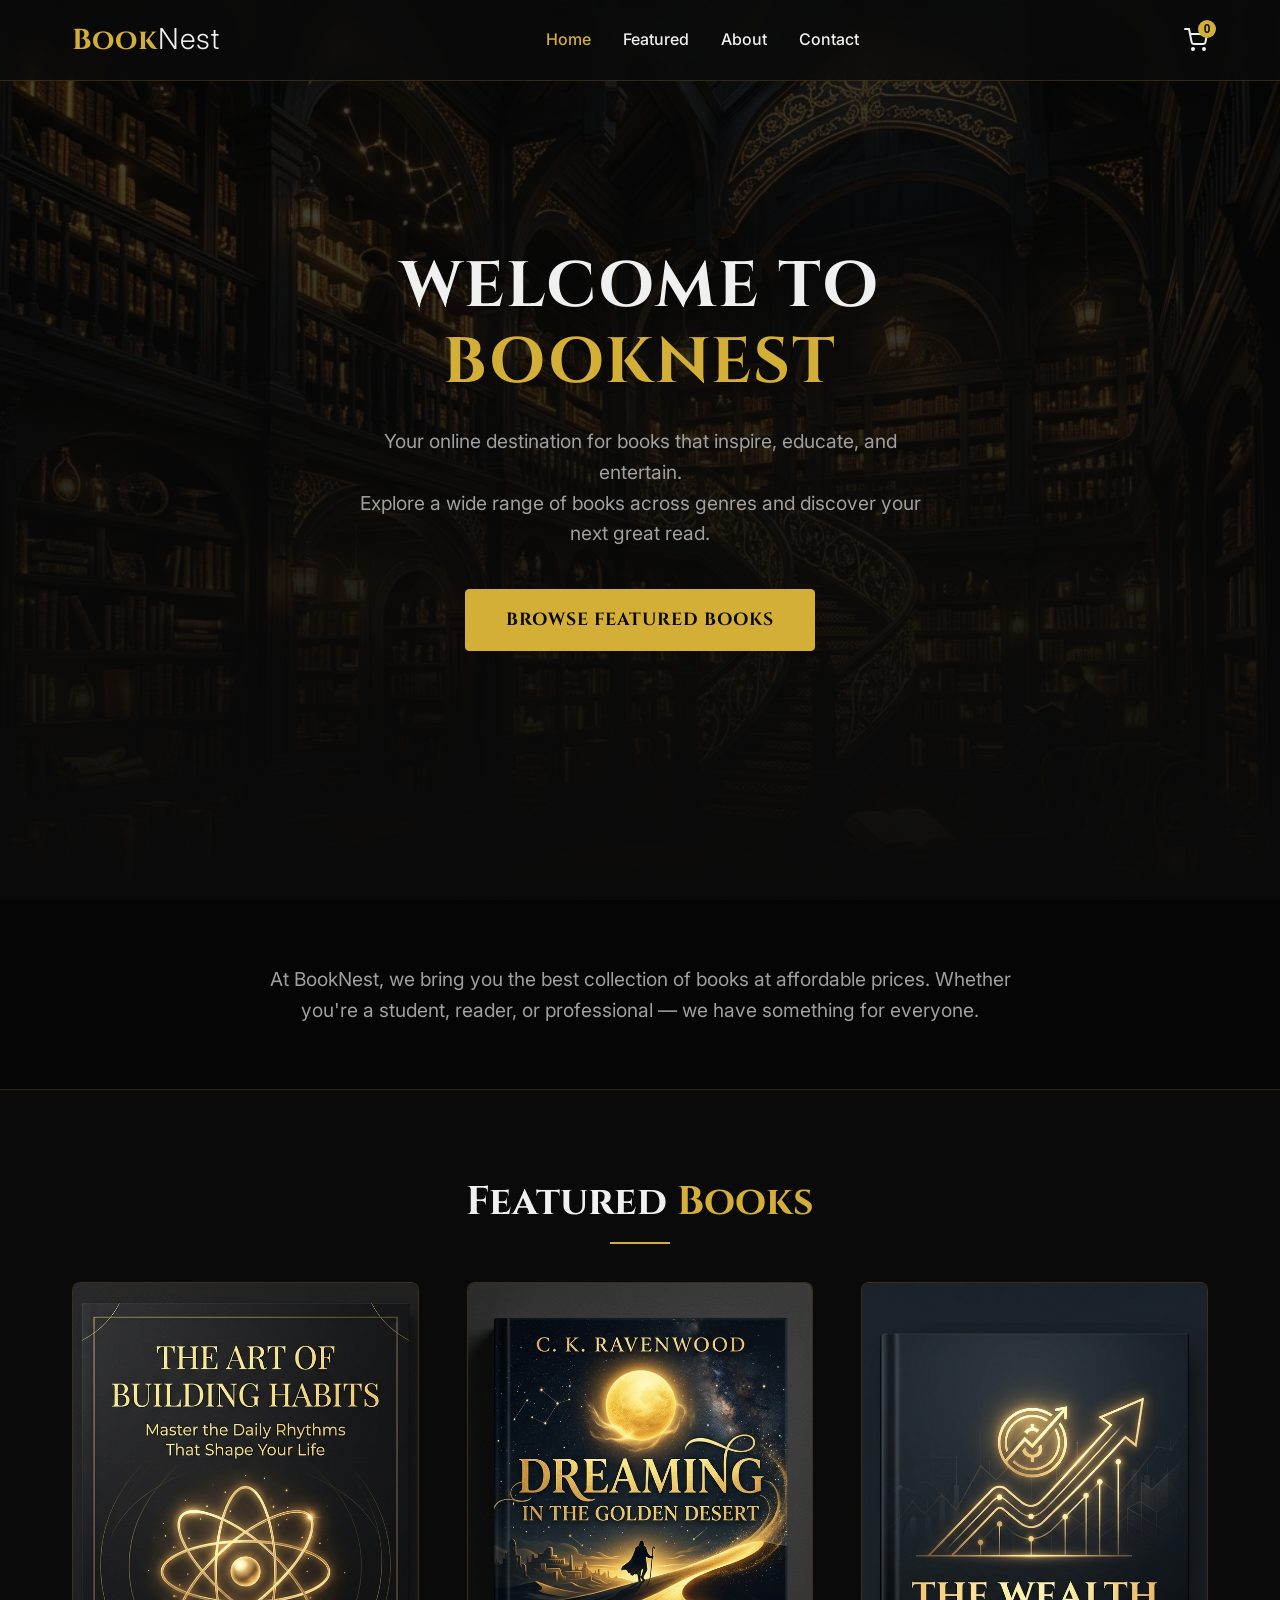
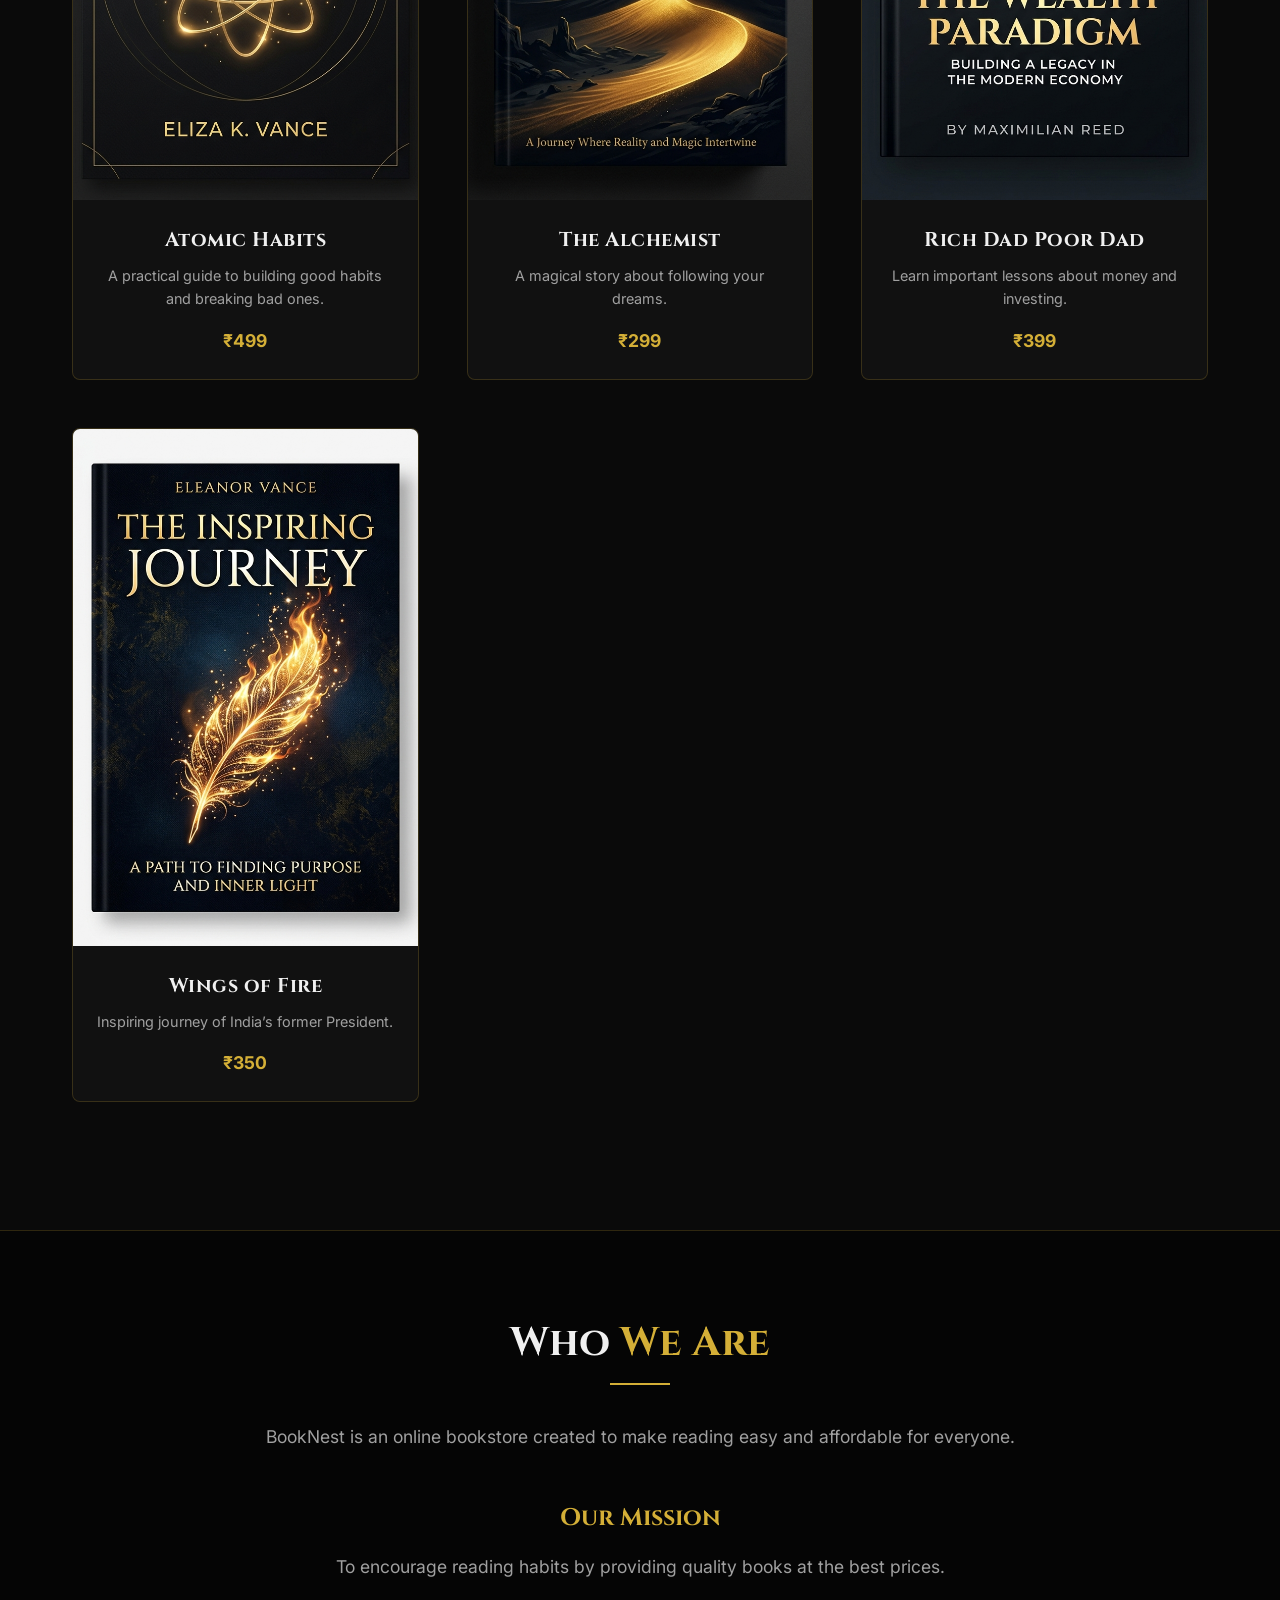
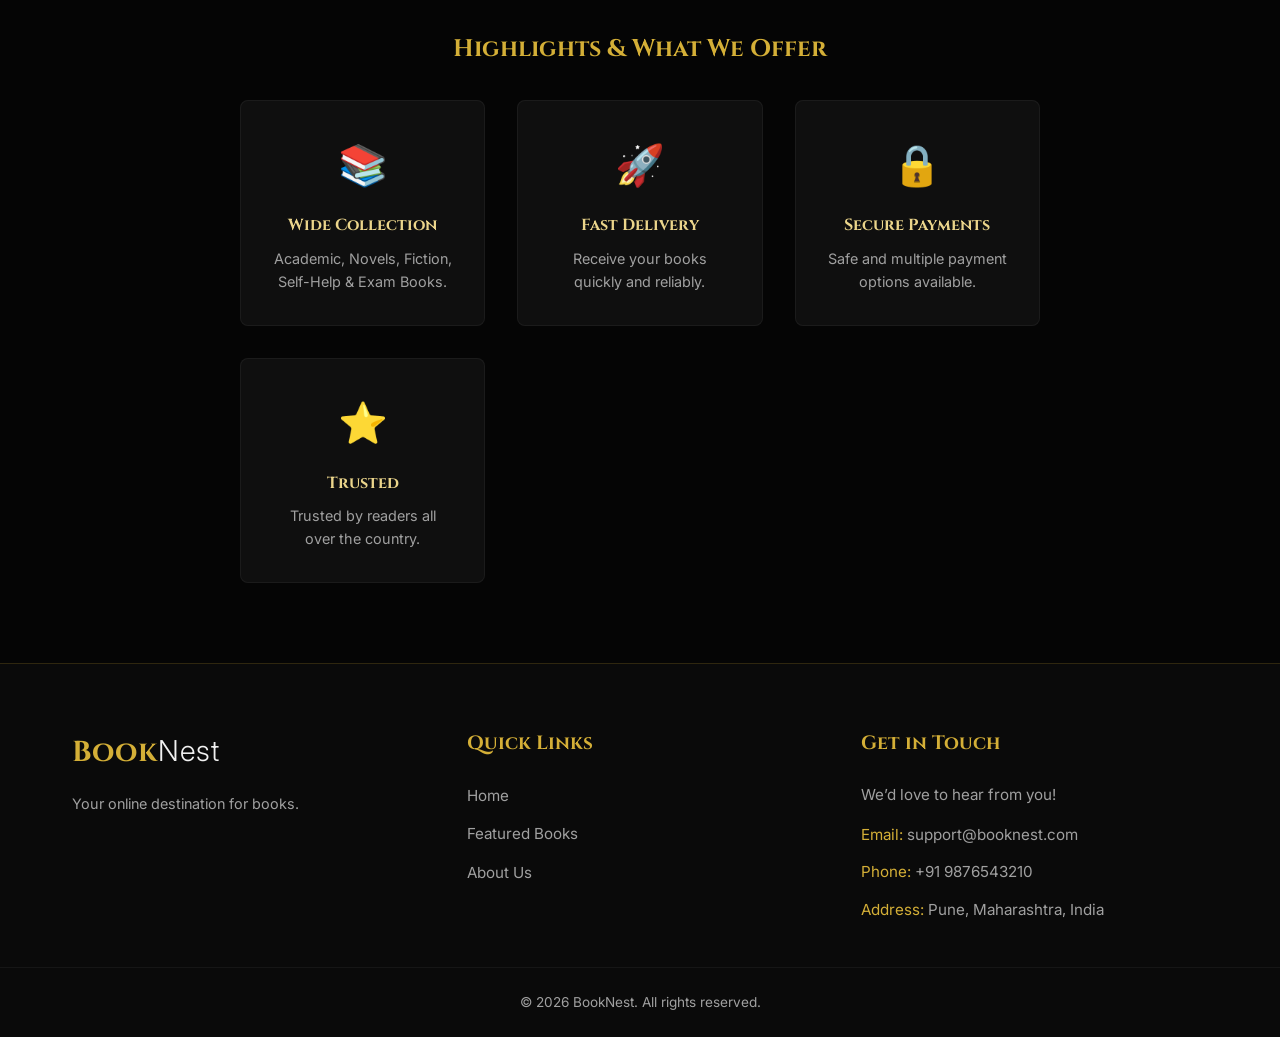
==== index.html @ 68460dbb "first commit" ====
<!DOCTYPE html>
<html lang="en">
<head>
    <meta charset="UTF-8">
    <meta name="viewport" content="width=device-width, initial-scale=1.0">
    <meta name="description" content="BookNest - Your online destination for books that inspire, educate, and entertain.">
    <title>BookNest | Online Bookstore</title>
    <!-- Google Fonts for premium typography -->
    <link rel="preconnect" href="https://fonts.googleapis.com">
    <link rel="preconnect" href="https://fonts.gstatic.com" crossorigin>
    <link href="https://fonts.googleapis.com/css2?family=Cinzel:wght@400;700&family=Inter:wght@300;400;600&display=swap" rel="stylesheet">
    <link rel="stylesheet" href="style.css">
</head>
<body>
    <!-- Navbar -->
    <nav class="navbar">
        <div class="nav-container">
            <a href="index.html" class="logo">Book<span>Nest</span></a>
            <ul class="nav-links">
                <li><a href="index.html" style="color: var(--gold-primary);">Home</a></li>
                <li><a href="featured.html">Featured</a></li>
                <li><a href="about.html">About</a></li>
                <li><a href="contact.html">Contact</a></li>
            </ul>
            <div class="hamburger">
                <span class="bar"></span>
                <span class="bar"></span>
                <span class="bar"></span>
            </div>
            <div class="nav-actions">
                <button class="cart-btn" aria-label="View Cart">
                    <svg xmlns="http://www.w3.org/2000/svg" width="24" height="24" viewBox="0 0 24 24" fill="none" stroke="currentColor" stroke-width="2" stroke-linecap="round" stroke-linejoin="round"><circle cx="9" cy="21" r="1"></circle><circle cx="20" cy="21" r="1"></circle><path d="M1 1h4l2.68 13.39a2 2 0 0 0 2 1.61h9.72a2 2 0 0 0 2-1.61L23 6H6"></path></svg>
                    <span class="cart-count">0</span>
                </button>
            </div>
        </div>
    </nav>

    <!-- Hero Section -->
    <header id="home" class="hero">
        <div class="hero-overlay"></div>
        <div class="hero-content">
            <h1 class="hero-title">Welcome to <span class="text-gold">BookNest</span></h1>
            <p class="hero-subtitle">Your online destination for books that inspire, educate, and entertain.<br>Explore a wide range of books across genres and discover your next great read.</p>
            <a href="#featured" class="cta-button">Browse Featured Books</a>
        </div>
    </header>

    <!-- Intro Section -->
    <section class="intro-section" style="background-color: var(--bg-darker); text-align: center; padding: 4rem 2rem; border-bottom: 1px solid var(--border-color);">
        <div class="section-container" style="padding: 0;">
            <p style="font-size: 1.2rem; color: var(--text-secondary); max-width: 800px; margin: 0 auto;">
                At BookNest, we bring you the best collection of books at affordable prices. 
                Whether you're a student, reader, or professional — we have something for everyone.
            </p>
        </div>
    </section>

    <!-- Featured Books Section -->
    <section id="featured" class="featured-section">
        <div class="section-container">
            <h2 class="section-title">Featured <span class="text-gold">Books</span></h2>
            <div class="book-grid">
                <!-- Book 1 -->
                <article class="book-card">
                    <div class="book-image-container">
                        <img src="images/book_atomic_habits.png" alt="Atomic Habits" class="book-image">
                        <div class="book-overlay">
                            <button class="add-to-cart-btn">Add to Cart</button>
                            <button class="view-details-btn">View Details</button>
                        </div>
                    </div>
                    <div class="book-info">
                        <h3 class="book-title">Atomic Habits</h3>
                        <p class="book-author">A practical guide to building good habits and breaking bad ones.</p>
                        <p class="book-price">₹499</p>
                    </div>
                </article>

                <!-- Book 2 -->
                <article class="book-card">
                    <div class="book-image-container">
                        <img src="images/book_alchemist.png" alt="The Alchemist" class="book-image">
                        <div class="book-overlay">
                            <button class="add-to-cart-btn">Add to Cart</button>
                            <button class="view-details-btn">View Details</button>
                        </div>
                    </div>
                    <div class="book-info">
                        <h3 class="book-title">The Alchemist</h3>
                        <p class="book-author">A magical story about following your dreams.</p>
                        <p class="book-price">₹299</p>
                    </div>
                </article>

                <!-- Book 3 -->
                <article class="book-card">
                    <div class="book-image-container">
                        <img src="images/book_rich_dad.png" alt="Rich Dad Poor Dad" class="book-image">
                        <div class="book-overlay">
                            <button class="add-to-cart-btn">Add to Cart</button>
                            <button class="view-details-btn">View Details</button>
                        </div>
                    </div>
                    <div class="book-info">
                        <h3 class="book-title">Rich Dad Poor Dad</h3>
                        <p class="book-author">Learn important lessons about money and investing.</p>
                        <p class="book-price">₹399</p>
                    </div>
                </article>

                <!-- Book 4 -->
                <article class="book-card">
                    <div class="book-image-container">
                        <img src="images/book_wings_of_fire.png" alt="Wings of Fire" class="book-image">
                        <div class="book-overlay">
                            <button class="add-to-cart-btn">Add to Cart</button>
                            <button class="view-details-btn">View Details</button>
                        </div>
                    </div>
                    <div class="book-info">
                        <h3 class="book-title">Wings of Fire</h3>
                        <p class="book-author">Inspiring journey of India’s former President.</p>
                        <p class="book-price">₹350</p>
                    </div>
                </article>
            </div>
        </div>
    </section>

    <!-- About Section -->
    <section id="about" class="about-section">
        <div class="section-container">
            <div class="about-content">
                <h2 class="section-title">Who <span class="text-gold">We Are</span></h2>
                <p>BookNest is an online bookstore created to make reading easy and affordable for everyone.</p>
                
                <h3 style="color: var(--gold-primary); font-family: 'Cinzel', serif; margin-top: 2rem; margin-bottom: 1rem; font-size: 1.5rem;">Our Mission</h3>
                <p>To encourage reading habits by providing quality books at the best prices.</p>

                <h3 style="color: var(--gold-primary); font-family: 'Cinzel', serif; margin-top: 2rem; margin-bottom: 2rem; font-size: 1.5rem;">Highlights & What We Offer</h3>
                <div class="features-grid">
                    <div class="feature-item">
                        <div class="feature-icon">📚</div>
                        <h4>Wide Collection</h4>
                        <p>Academic, Novels, Fiction, Self-Help & Exam Books.</p>
                    </div>
                    <div class="feature-item">
                        <div class="feature-icon">🚀</div>
                        <h4>Fast Delivery</h4>
                        <p>Receive your books quickly and reliably.</p>
                    </div>
                    <div class="feature-item">
                        <div class="feature-icon">🔒</div>
                        <h4>Secure Payments</h4>
                        <p>Safe and multiple payment options available.</p>
                    </div>
                    <div class="feature-item">
                        <div class="feature-icon">⭐</div>
                        <h4>Trusted</h4>
                        <p>Trusted by readers all over the country.</p>
                    </div>
                </div>
            </div>
        </div>
    </section>

    <!-- Footer / Contact Section -->
    <footer id="contact" class="footer">
        <div class="footer-container">
            <div class="footer-brand">
                <a href="index.html" class="logo">Book<span>Nest</span></a>
                <p>Your online destination for books.</p>
            </div>
            <div class="footer-links">
                <h4>Quick Links</h4>
                <ul>
                    <li><a href="index.html">Home</a></li>
                    <li><a href="featured.html">Featured Books</a></li>
                    <li><a href="about.html">About Us</a></li>
                </ul>
            </div>
            <div class="footer-contact">
                <h4>Get in Touch</h4>
                <p>We’d love to hear from you!</p>
                <p style="margin-top: 1rem; color: var(--gold-primary);">Email: <span style="color: var(--text-secondary);">support@booknest.com</span></p>
                <p style="color: var(--gold-primary);">Phone: <span style="color: var(--text-secondary);">+91 9876543210</span></p>
                <p style="color: var(--gold-primary);">Address: <span style="color: var(--text-secondary);">Pune, Maharashtra, India</span></p>
            </div>
        </div>
        <div class="footer-bottom">
            <p>&copy; 2026 BookNest. All rights reserved.</p>
        </div>
    </footer>

    <script src="script.js"></script>
</body>
</html>
---- style.css ----
/* CSS Variables for Theme */
:root {
    --bg-dark: #0a0a0a;
    --bg-darker: #050505;
    --bg-card: rgba(20, 20, 20, 0.7);
    --gold-primary: #D4AF37;
    --gold-secondary: #ebd58b;
    --text-primary: #f0f0f0;
    --text-secondary: #a0a0a0;
    --border-color: rgba(212, 175, 55, 0.2);
    --glass-bg: rgba(10, 10, 10, 0.8);
}

/* Base Styles */
* {
    margin: 0;
    padding: 0;
    box-sizing: border-box;
    scroll-behavior: smooth;
}

body {
    font-family: 'Inter', sans-serif;
    background-color: var(--bg-dark);
    color: var(--text-primary);
    line-height: 1.6;
    overflow-x: hidden;
}

h1, h2, h3, h4, .logo, .hero-title, .section-title {
    font-family: 'Cinzel', serif;
}

a {
    text-decoration: none;
    color: var(--text-primary);
    transition: color 0.3s ease;
}

.text-gold {
    color: var(--gold-primary);
}

.section-container {
    max-width: 1200px;
    margin: 0 auto;
    padding: 5rem 2rem;
}

.section-title {
    font-size: 2.5rem;
    text-align: center;
    margin-bottom: 3rem;
    color: var(--text-primary);
    position: relative;
}

.section-title::after {
    content: '';
    position: absolute;
    bottom: -10px;
    left: 50%;
    transform: translateX(-50%);
    width: 60px;
    height: 2px;
    background-color: var(--gold-primary);
}

/* Navbar */
.navbar {
    position: fixed;
    top: 0;
    width: 100%;
    background-color: var(--glass-bg);
    backdrop-filter: blur(10px);
    -webkit-backdrop-filter: blur(10px);
    border-bottom: 1px solid var(--border-color);
    z-index: 1000;
    transition: all 0.3s ease;
}

.nav-container {
    max-width: 1200px;
    margin: 0 auto;
    padding: 1rem 2rem;
    display: flex;
    justify-content: space-between;
    align-items: center;
}

.logo {
    font-size: 1.8rem;
    font-weight: 700;
    color: var(--gold-primary);
    letter-spacing: 1px;
}

.logo span {
    color: var(--text-primary);
    font-family: 'Inter', sans-serif;
    font-weight: 300;
}

.nav-links {
    display: flex;
    list-style: none;
    gap: 2rem;
}

.nav-links a {
    font-size: 1rem;
    font-weight: 500;
    position: relative;
}

.nav-links a:hover {
    color: var(--gold-primary);
}

.nav-links a::after {
    content: '';
    position: absolute;
    width: 0;
    height: 2px;
    bottom: -4px;
    left: 0;
    background-color: var(--gold-primary);
    transition: width 0.3s ease;
}

.nav-links a:hover::after {
    width: 100%;
}

.cart-btn {
    background: none;
    border: none;
    color: var(--text-primary);
    cursor: pointer;
    position: relative;
    display: flex;
    align-items: center;
    transition: color 0.3s ease;
}

.cart-btn:hover {
    color: var(--gold-primary);
}

.cart-count {
    position: absolute;
    top: -8px;
    right: -8px;
    background-color: var(--gold-primary);
    color: var(--bg-dark);
    font-size: 0.75rem;
    font-weight: bold;
    width: 18px;
    height: 18px;
    border-radius: 50%;
    display: flex;
    justify-content: center;
    align-items: center;
}

/* Hero Section */
.hero {
    height: 100vh;
    background-image: url('images/hero_bg.png');
    background-size: cover;
    background-position: center;
    background-attachment: fixed;
    position: relative;
    display: flex;
    align-items: center;
    text-align: center;
}

.hero-overlay {
    position: absolute;
    top: 0;
    left: 0;
    width: 100%;
    height: 100%;
    background: linear-gradient(to bottom, rgba(5,5,5,0.7), var(--bg-dark));
}

.hero-content {
    position: relative;
    z-index: 10;
    max-width: 800px;
    margin: 0 auto;
    padding: 0 2rem;
}

.hero-title {
    font-size: 4rem;
    line-height: 1.2;
    margin-bottom: 1.5rem;
    text-transform: uppercase;
    letter-spacing: 2px;
}

.hero-subtitle {
    font-size: 1.2rem;
    color: var(--text-secondary);
    margin-bottom: 2.5rem;
    max-width: 600px;
    margin-left: auto;
    margin-right: auto;
}

.cta-button {
    display: inline-block;
    padding: 1rem 2.5rem;
    background-color: var(--gold-primary);
    color: var(--bg-dark);
    font-family: 'Cinzel', serif;
    font-weight: bold;
    font-size: 1.1rem;
    border-radius: 4px;
    text-transform: uppercase;
    letter-spacing: 1px;
    transition: all 0.3s ease;
    border: 1px solid var(--gold-primary);
}

.cta-button:hover {
    background-color: transparent;
    color: var(--gold-primary);
    box-shadow: 0 0 20px rgba(212, 175, 55, 0.4);
}

/* Featured Books */
.featured-section {
    background-color: var(--bg-dark);
}

.book-grid {
    display: grid;
    grid-template-columns: repeat(auto-fit, minmax(300px, 1fr));
    gap: 3rem;
    margin-bottom: 3rem;
}

.book-card {
    background: var(--bg-card);
    border: 1px solid var(--border-color);
    border-radius: 8px;
    overflow: hidden;
    transition: transform 0.4s ease, box-shadow 0.4s ease;
    display: flex;
    flex-direction: column;
}

.book-card:hover {
    transform: translateY(-10px);
    box-shadow: 0 10px 30px rgba(212, 175, 55, 0.15);
    border-color: var(--gold-primary);
}

.book-image-container {
    position: relative;
    width: 100%;
    aspect-ratio: 2 / 3;
    overflow: hidden;
}

.book-image {
    width: 100%;
    height: 100%;
    object-fit: cover;
    transition: transform 0.5s ease;
}

.book-card:hover .book-image {
    transform: scale(1.05);
}

.book-overlay {
    position: absolute;
    top: 0;
    left: 0;
    width: 100%;
    height: 100%;
    background: rgba(5, 5, 5, 0.5);
    display: flex;
    flex-direction: column;
    gap: 10px;
    justify-content: center;
    align-items: center;
    opacity: 0;
    transition: opacity 0.3s ease;
}

.book-card:hover .book-overlay {
    opacity: 1;
}

.add-to-cart-btn, .view-details-btn {
    padding: 0.8rem 1.5rem;
    border-radius: 4px;
    font-weight: bold;
    cursor: pointer;
    transform: translateY(20px);
    transition: all 0.3s ease;
    width: 80%;
}

.add-to-cart-btn {
    background-color: var(--gold-primary);
    color: var(--bg-dark);
    border: none;
}

.view-details-btn {
    background-color: transparent;
    color: var(--gold-primary);
    border: 1px solid var(--gold-primary);
}

.book-card:hover .add-to-cart-btn, 
.book-card:hover .view-details-btn {
    transform: translateY(0);
}

.add-to-cart-btn:hover {
    background-color: var(--gold-secondary);
}

.view-details-btn:hover {
    background-color: var(--gold-primary);
    color: var(--bg-dark);
}

.book-info {
    padding: 1.5rem;
    text-align: center;
    flex-grow: 1;
    display: flex;
    flex-direction: column;
    justify-content: space-between;
}

.book-title {
    font-size: 1.25rem;
    margin-bottom: 0.5rem;
    letter-spacing: 0.5px;
}

.book-author {
    color: var(--text-secondary);
    font-size: 0.9rem;
    margin-bottom: 1rem;
}

.book-price {
    color: var(--gold-primary);
    font-weight: bold;
    font-size: 1.1rem;
}

.view-all-container {
    text-align: center;
}

.outline-button {
    display: inline-block;
    padding: 0.8rem 2rem;
    background: transparent;
    color: var(--gold-primary);
    border: 1px solid var(--gold-primary);
    border-radius: 4px;
    font-family: 'Cinzel', serif;
    transition: all 0.3s ease;
}

.outline-button:hover {
    background: var(--gold-primary);
    color: var(--bg-dark);
}

/* About Section */
.about-section {
    background-color: var(--bg-darker);
    position: relative;
    border-top: 1px solid var(--border-color);
    border-bottom: 1px solid var(--border-color);
}

.about-content {
    max-width: 800px;
    margin: 0 auto;
    text-align: center;
}

.about-content p {
    color: var(--text-secondary);
    font-size: 1.1rem;
    margin-bottom: 3rem;
}

.features-grid {
    display: grid;
    grid-template-columns: repeat(auto-fit, minmax(200px, 1fr));
    gap: 2rem;
}

.feature-item {
    padding: 2rem;
    background: var(--bg-card);
    border-radius: 8px;
    border: 1px solid rgba(255,255,255,0.05);
    transition: border-color 0.3s ease;
}

.feature-item:hover {
    border-color: var(--border-color);
}

.feature-icon {
    font-size: 2.5rem;
    margin-bottom: 1rem;
}

.feature-item h4 {
    margin-bottom: 0.5rem;
    color: var(--gold-secondary);
}

.feature-item p {
    font-size: 0.9rem;
    margin-bottom: 0;
}

/* Footer */
.footer {
    background-color: var(--bg-dark);
    padding-top: 4rem;
}

.footer-container {
    max-width: 1200px;
    margin: 0 auto;
    padding: 0 2rem 2rem;
    display: grid;
    grid-template-columns: repeat(auto-fit, minmax(250px, 1fr));
    gap: 3rem;
}

.footer-brand .logo {
    display: block;
    margin-bottom: 1rem;
}

.footer-brand p {
    color: var(--text-secondary);
    font-size: 0.9rem;
}

.footer h4 {
    color: var(--gold-primary);
    font-family: 'Cinzel', serif;
    margin-bottom: 1.5rem;
    font-size: 1.2rem;
}

.footer-links ul {
    list-style: none;
}

.footer-links li {
    margin-bottom: 0.8rem;
}

.footer-links a {
    color: var(--text-secondary);
    font-size: 0.95rem;
}

.footer-links a:hover {
    color: var(--gold-primary);
}

.footer-contact p {
    color: var(--text-secondary);
    font-size: 0.95rem;
    margin-bottom: 0.8rem;
}

.footer-bottom {
    text-align: center;
    padding: 1.5rem;
    border-top: 1px solid rgba(255,255,255,0.05);
    color: var(--text-secondary);
    font-size: 0.85rem;
}

/* Hamburger Menu Icon */
.hamburger {
    display: none;
    cursor: pointer;
    flex-direction: column;
    gap: 5px;
}

.hamburger .bar {
    width: 25px;
    height: 3px;
    background-color: var(--text-primary);
    transition: all 0.3s ease;
}

.hamburger.active .bar:nth-child(2) {
    opacity: 0;
}
.hamburger.active .bar:nth-child(1) {
    transform: translateY(8px) rotate(45deg);
}
.hamburger.active .bar:nth-child(3) {
    transform: translateY(-8px) rotate(-45deg);
}

/* Responsive */
@media (max-width: 1024px) {
    .hero-title {
        font-size: 3rem;
    }
}

@media (max-width: 768px) {
    .hamburger {
        display: flex;
        order: 3;
    }

    .nav-actions {
        order: 2;
        margin-right: 15px; /* space between cart and hamburger */
    }

    .nav-links {
        position: fixed;
        top: 70px;
        left: -100%;
        flex-direction: column;
        background-color: var(--bg-dark);
        width: 100%;
        text-align: center;
        transition: 0.3s ease;
        box-shadow: 0 10px 27px rgba(0, 0, 0, 0.5);
        padding: 2rem 0;
        gap: 0;
    }

    .nav-links li {
        margin: 1.5rem 0;
    }

    .nav-links.active {
        left: 0;
    }

    .hero-title {
        font-size: 2.2rem;
    }
    
    .section-title {
        font-size: 1.8rem;
    }
    
    .book-overlay {
        opacity: 1; /* Always show buttons on mobile for easier tapping */
        background: linear-gradient(to top, rgba(5, 5, 5, 0.9), transparent);
        justify-content: flex-end;
        padding-bottom: 20px;
    }
    
    .add-to-cart-btn, .view-details-btn {
        transform: translateY(0);
        padding: 0.6rem 1rem;
    }

    .about-hero h1, .contact-hero h1 {
        font-size: 2.5rem;
    }
}

@media (max-width: 480px) {
    .section-container {
        padding: 3rem 1.5rem;
    }
    .footer-container {
        gap: 2rem;
    }
}
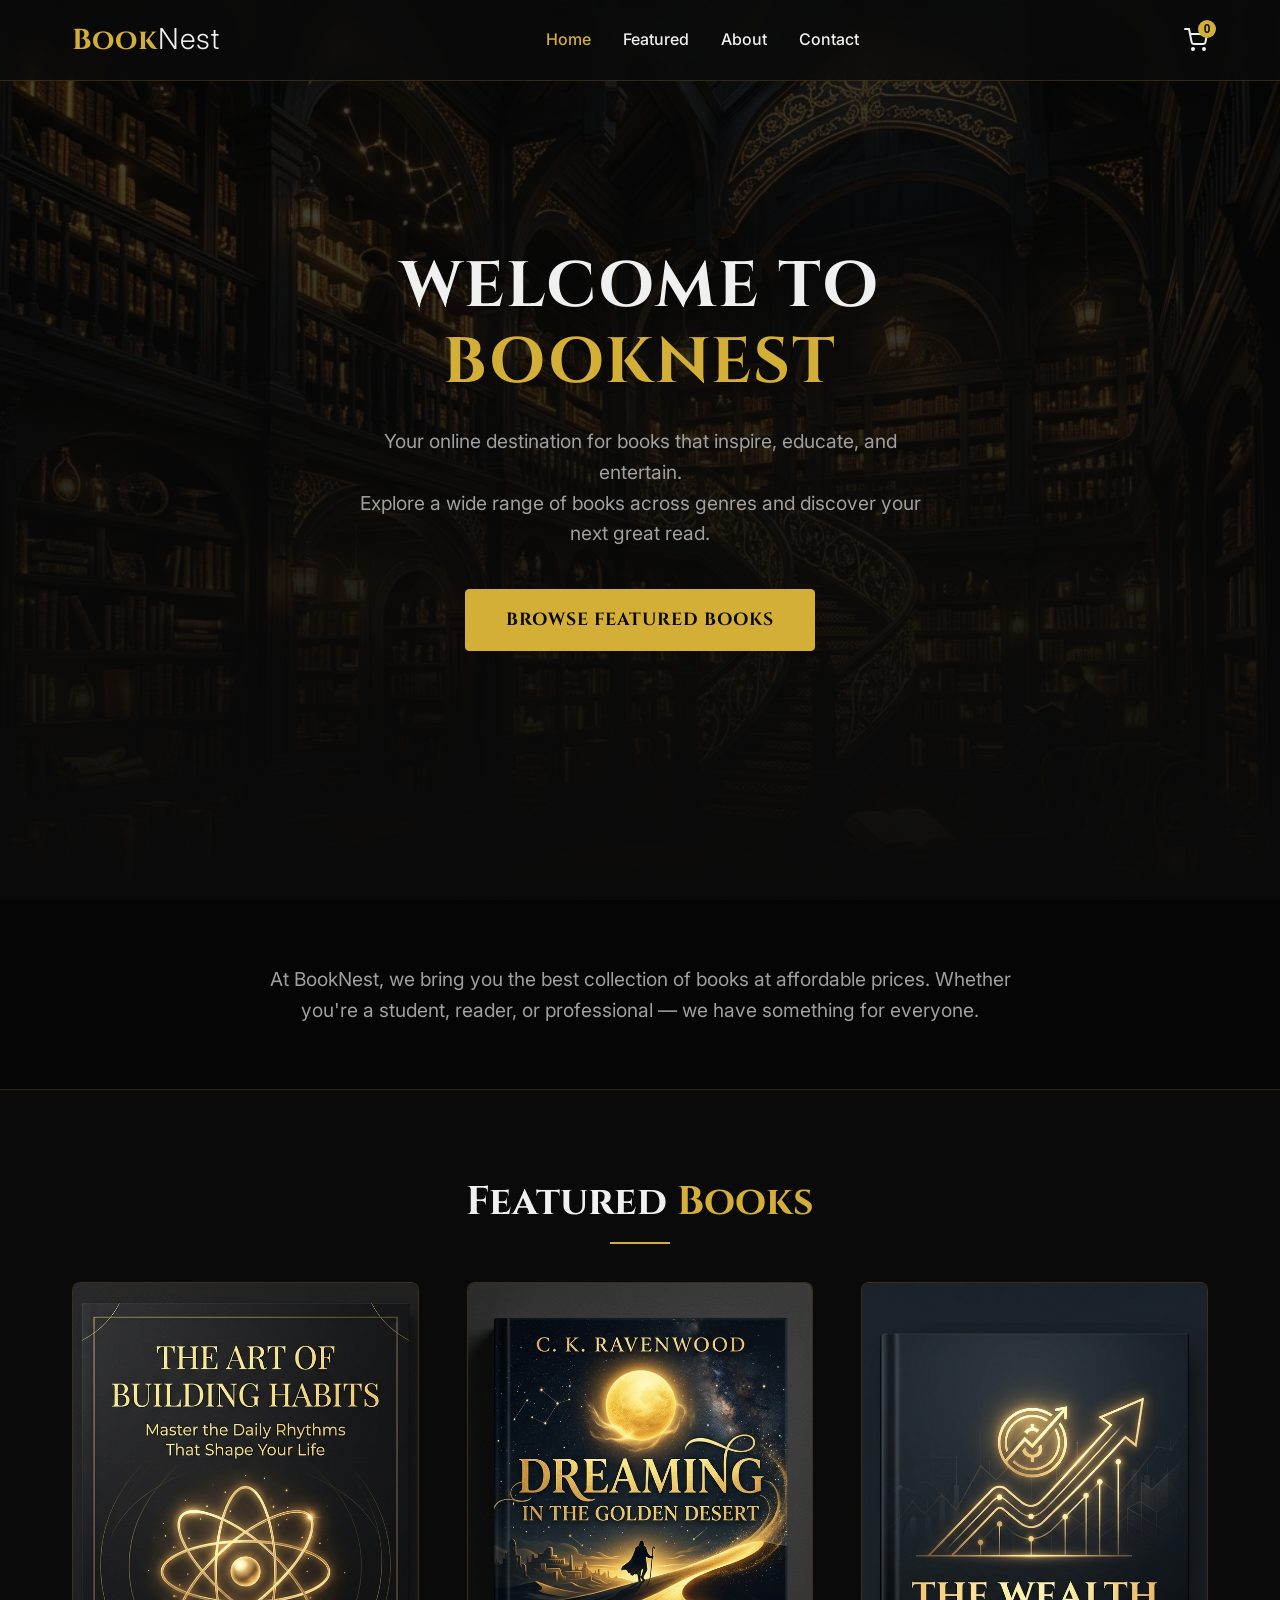
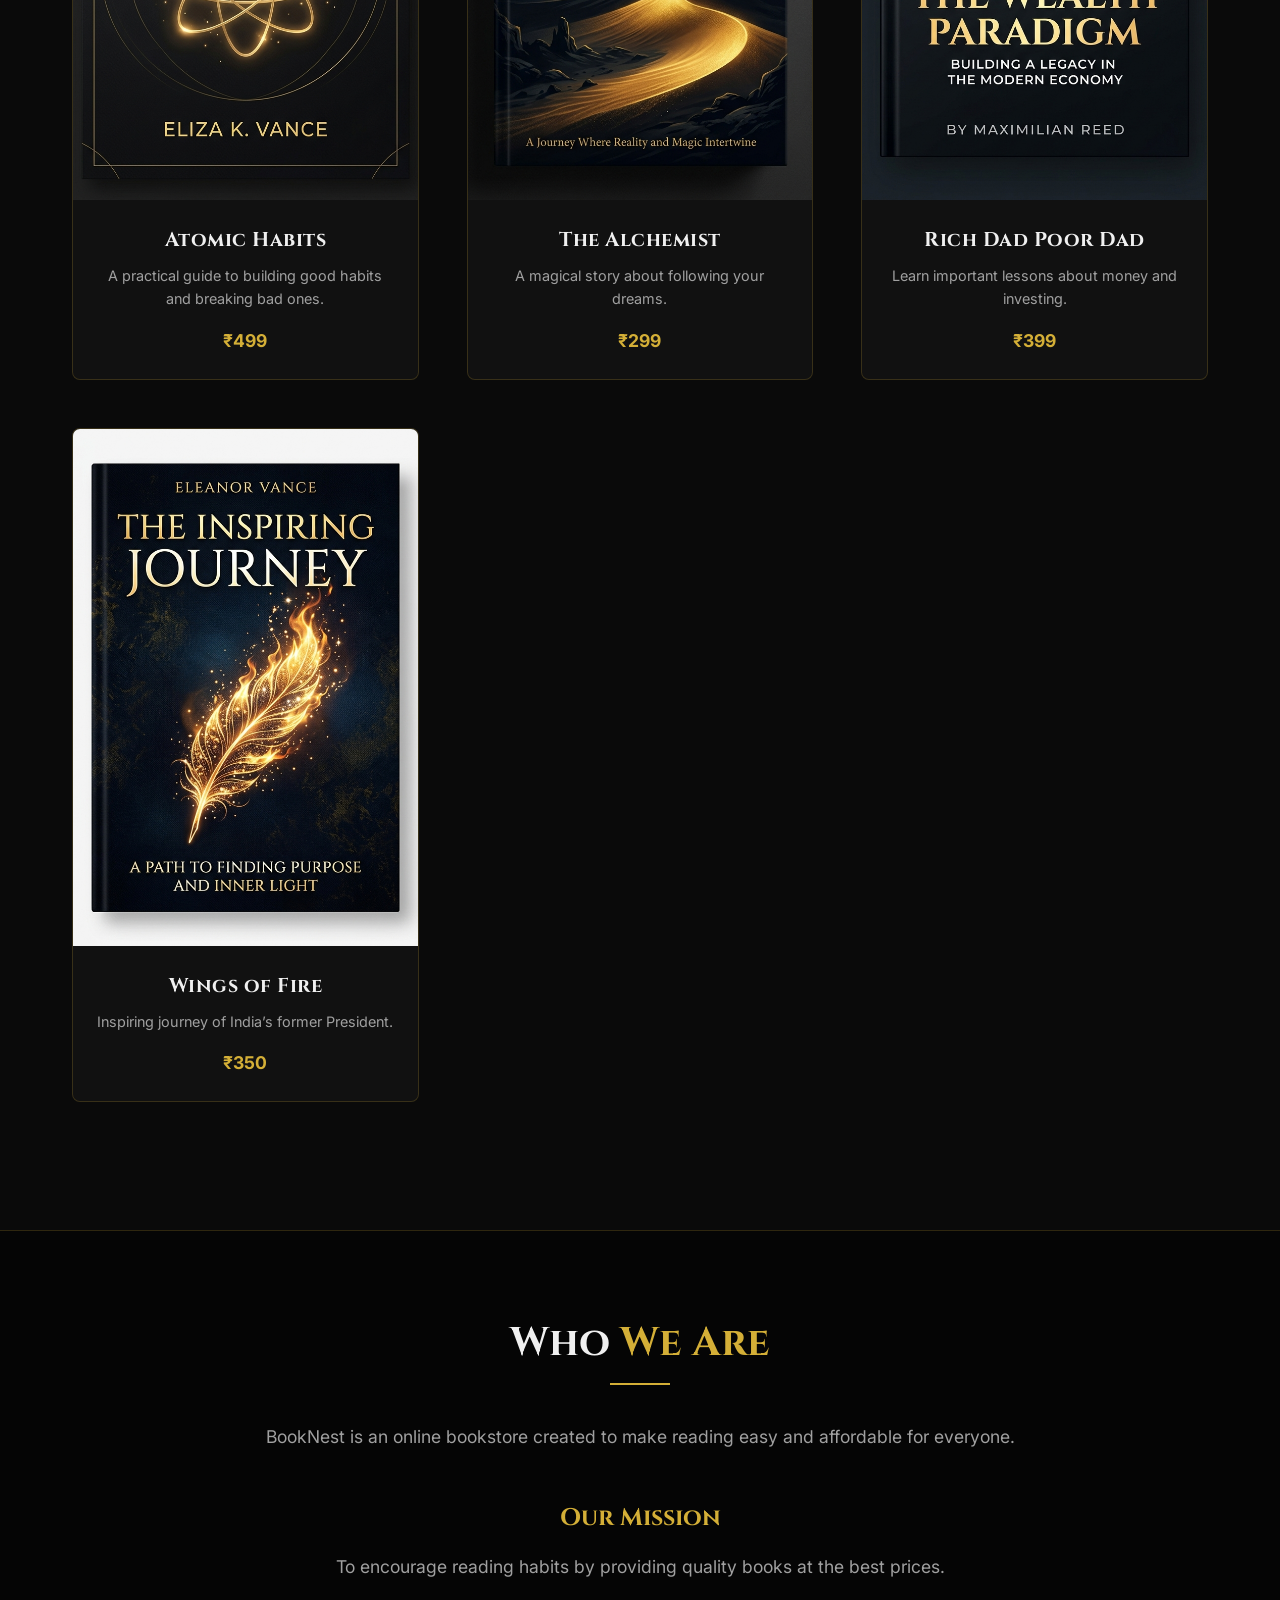
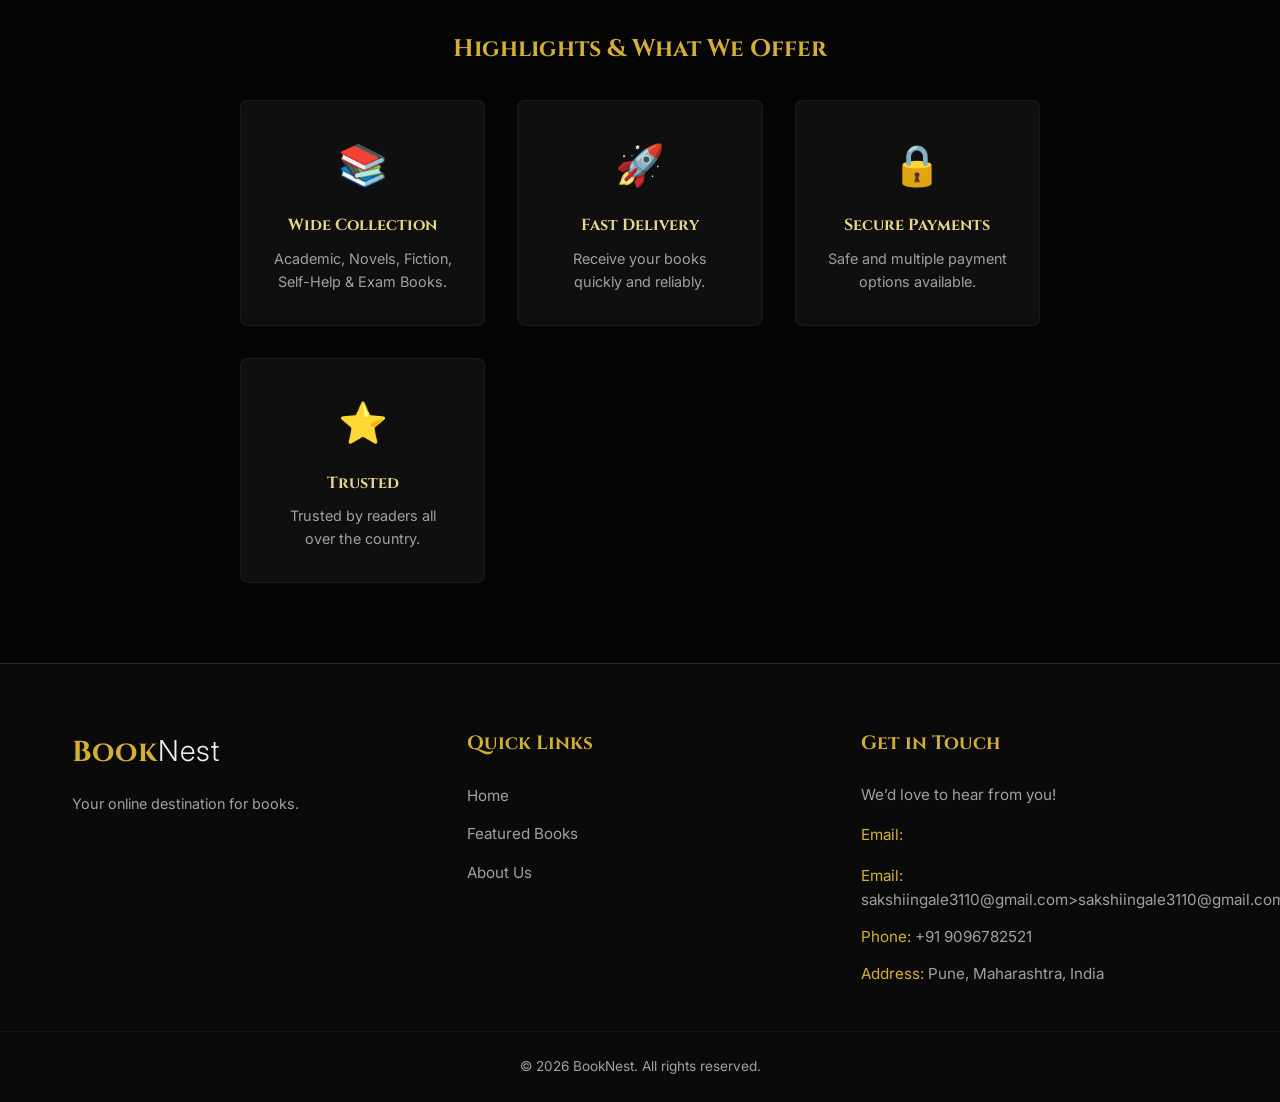
==== commit 08b0578b: "number and emailchanges" ====
--- a/index.html
+++ b/index.html
@@ -183,8 +183,9 @@
             <div class="footer-contact">
                 <h4>Get in Touch</h4>
                 <p>We’d love to hear from you!</p>
-                <p style="margin-top: 1rem; color: var(--gold-primary);">Email: <span style="color: var(--text-secondary);">support@booknest.com</span></p>
-                <p style="color: var(--gold-primary);">Phone: <span style="color: var(--text-secondary);">+91 9876543210</span></p>
+                <p style="margin-top: 1rem; color: var(--gold-primary);">Email: <span style="color: var(--text-secondary);">                <p style="margin-top: 1rem; color: var(--gold-primary);">Email: <span style="color: var(--text-secondary);">sakshiingale3110@gmail.com>sakshiingale3110@gmail.com</span></p>
+            </span></p>
+                <p style="color: var(--gold-primary);">Phone: <span style="color: var(--text-secondary);">+91 9096782521</span></p>
                 <p style="color: var(--gold-primary);">Address: <span style="color: var(--text-secondary);">Pune, Maharashtra, India</span></p>
             </div>
         </div>
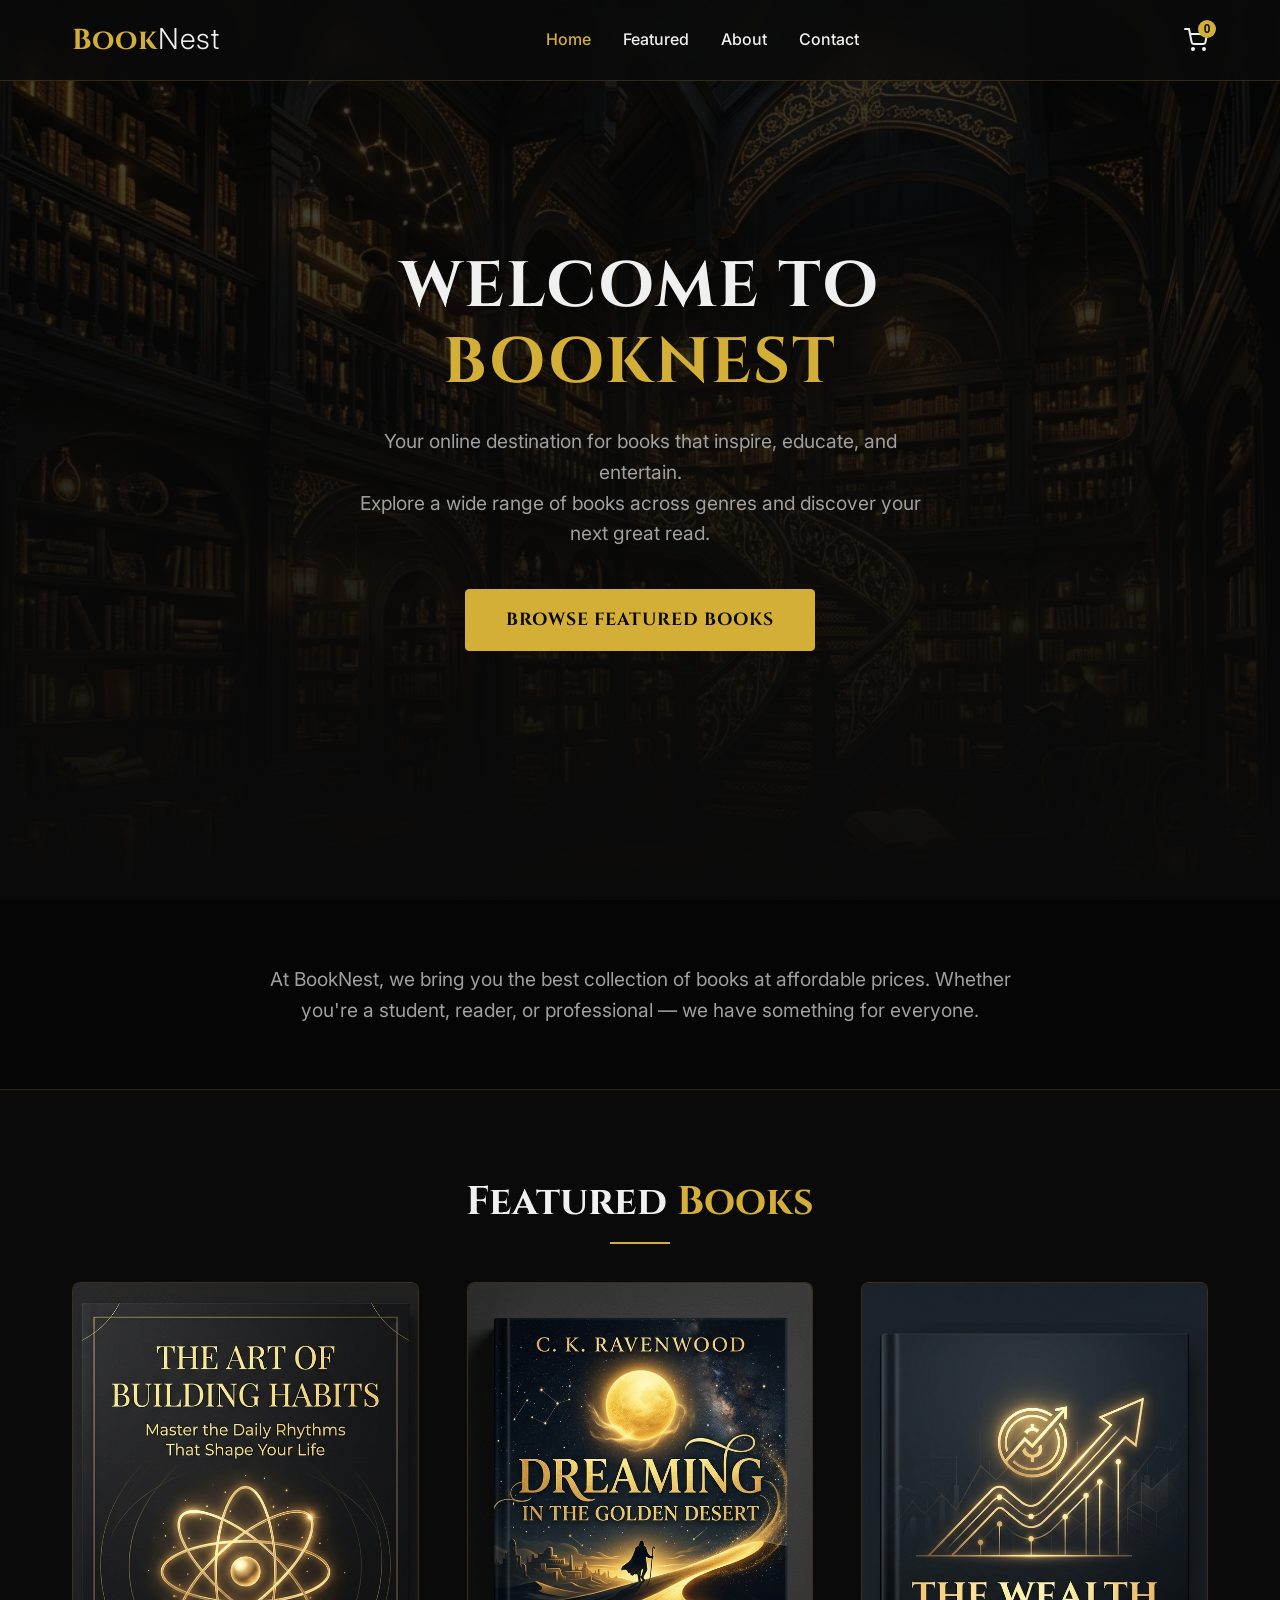
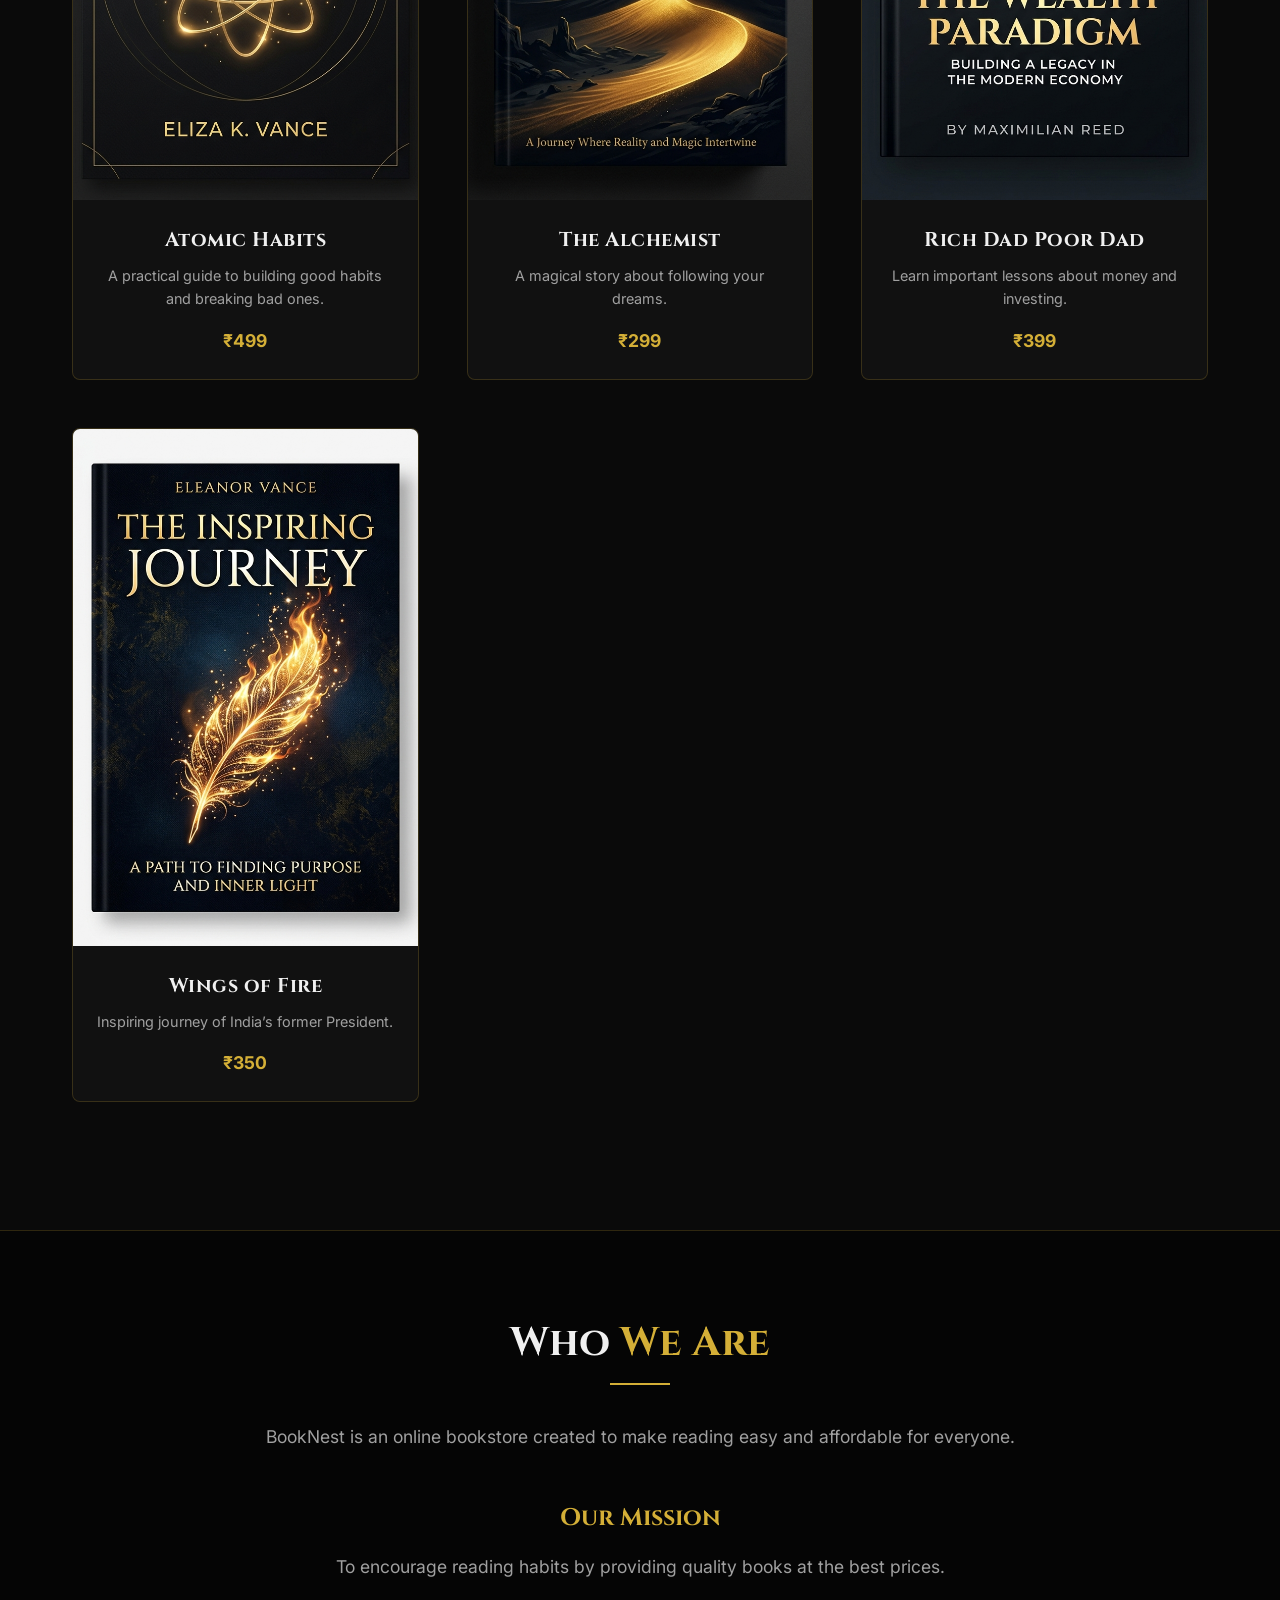
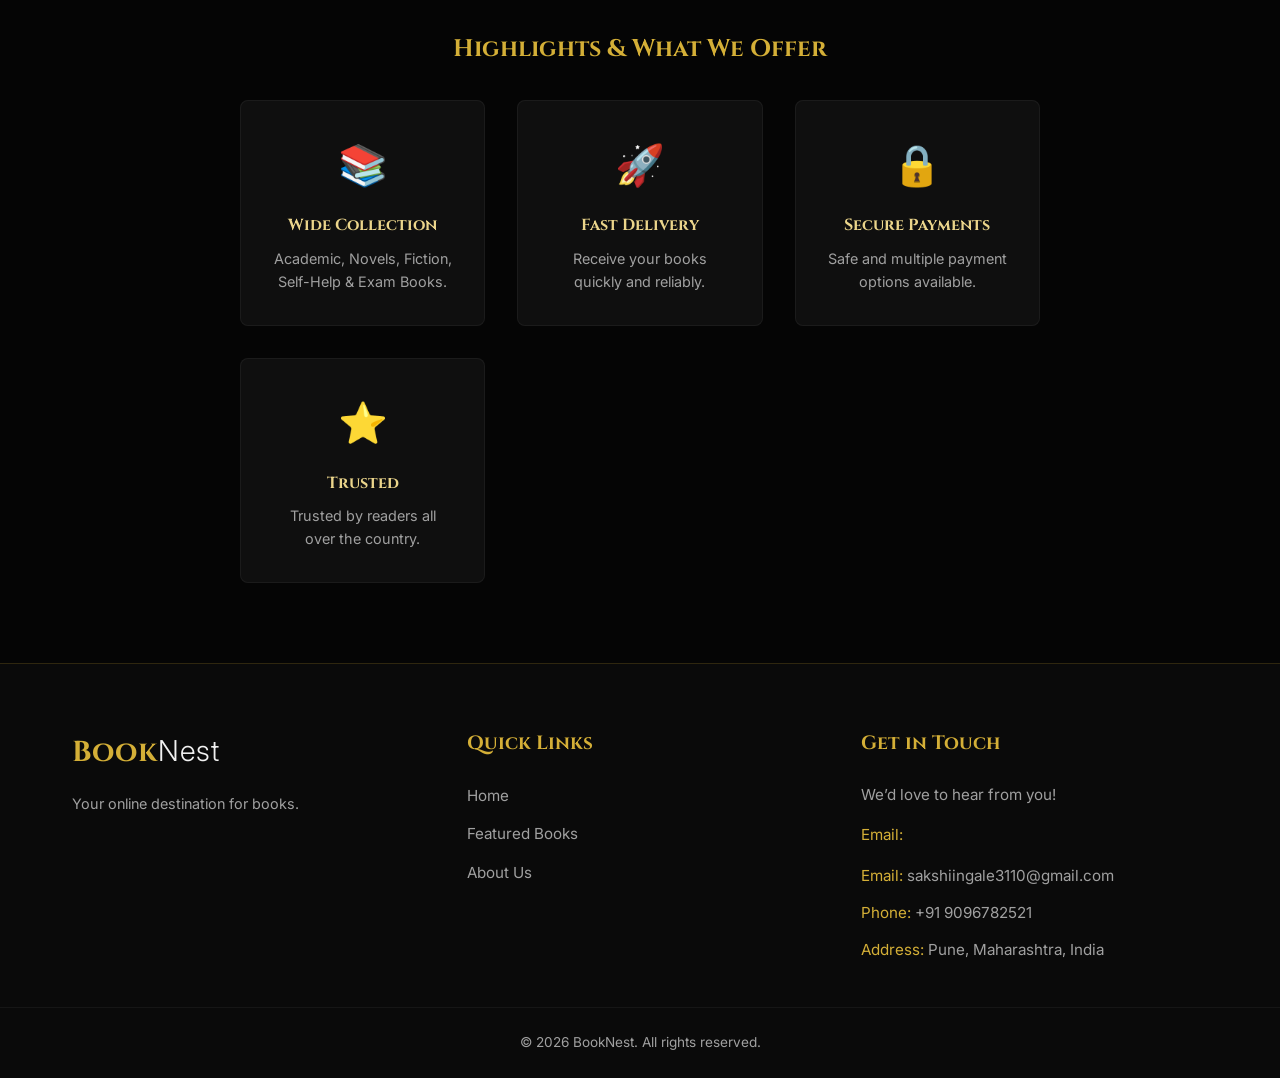
==== commit 073f2de9: "number and emailchanges" ====
--- a/index.html
+++ b/index.html
@@ -183,7 +183,7 @@
             <div class="footer-contact">
                 <h4>Get in Touch</h4>
                 <p>We’d love to hear from you!</p>
-                <p style="margin-top: 1rem; color: var(--gold-primary);">Email: <span style="color: var(--text-secondary);">                <p style="margin-top: 1rem; color: var(--gold-primary);">Email: <span style="color: var(--text-secondary);">sakshiingale3110@gmail.com>sakshiingale3110@gmail.com</span></p>
+                <p style="margin-top: 1rem; color: var(--gold-primary);">Email: <span style="color: var(--text-secondary);">                <p style="margin-top: 1rem; color: var(--gold-primary);">Email: <span style="color: var(--text-secondary);">sakshiingale3110@gmail.com</span></p>
             </span></p>
                 <p style="color: var(--gold-primary);">Phone: <span style="color: var(--text-secondary);">+91 9096782521</span></p>
                 <p style="color: var(--gold-primary);">Address: <span style="color: var(--text-secondary);">Pune, Maharashtra, India</span></p>
